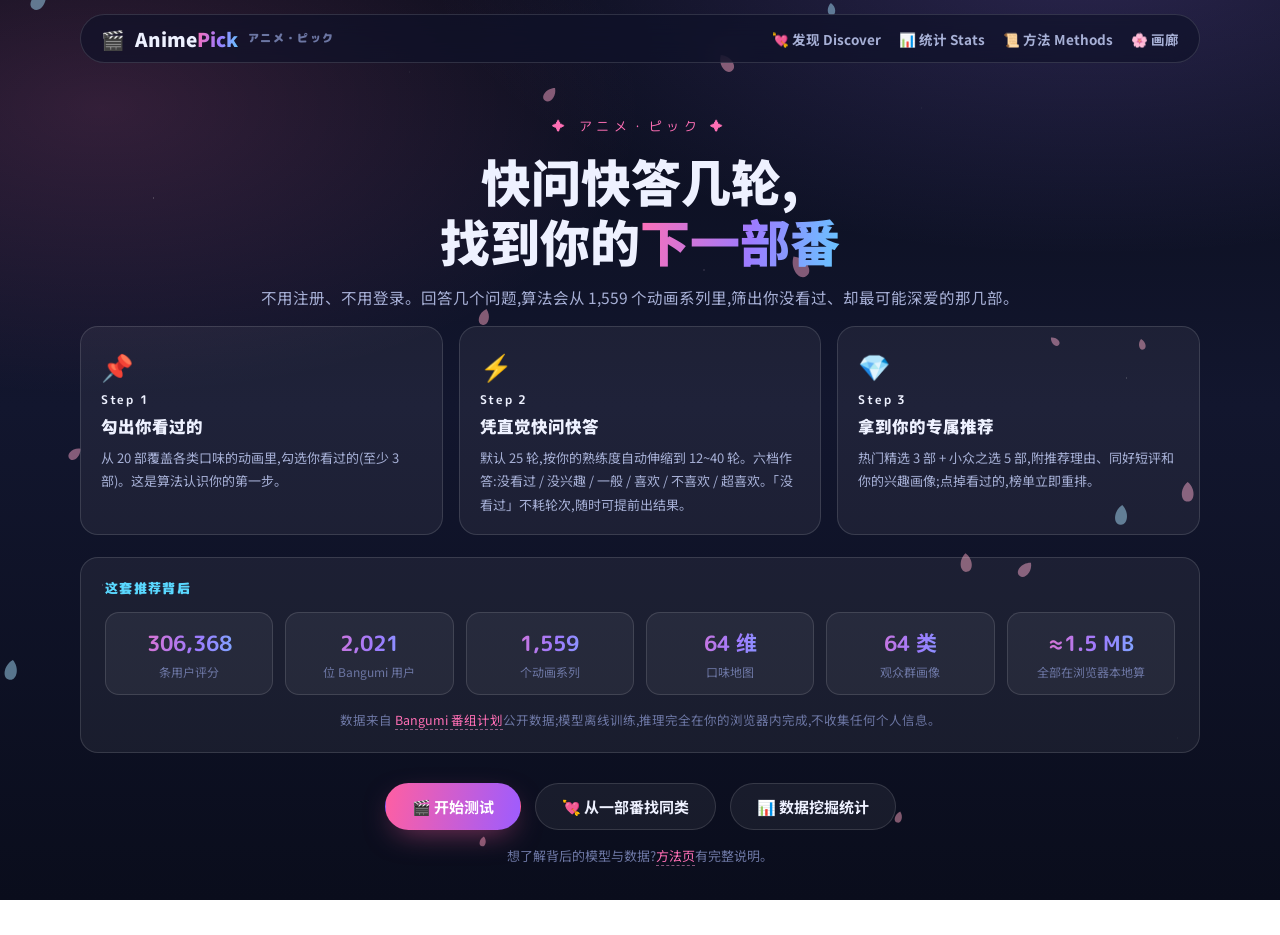
==== index.html @ 2b44491d "Site update: homepage CTA priority, discover compact dims, volcano pairs plot, fixed bimodality, gro" ====
<!DOCTYPE html>
<html lang="zh-CN">
<head>
  <meta charset="UTF-8" />
  <meta name="viewport" content="width=device-width, initial-scale=1.0" />
  <title>Anime Pick · 找到你的下一部番</title>
  <meta name="description" content="勾选看过的番,快问快答几轮,从你的口味里筛出下一部想看的动画。纯前端运行,数据与模型都来自 Bangumi。" />
  <link rel="icon" href="data:image/svg+xml,<svg xmlns='http://www.w3.org/2000/svg' viewBox='0 0 100 100'><text y='.9em' font-size='90'>🎬</text></svg>" />
  <link rel="preconnect" href="https://fonts.googleapis.com" />
  <link rel="preconnect" href="https://fonts.gstatic.com" crossorigin />
  <link rel="preconnect" href="https://lain.bgm.tv" />
  <link href="https://fonts.googleapis.com/css2?family=M+PLUS+Rounded+1c:wght@500;700;900&family=Noto+Sans+SC:wght@400;500;700;900&display=swap" rel="stylesheet" />
  <link rel="stylesheet" href="css/style.css" />
</head>
<body>
  <canvas id="petals" aria-hidden="true"></canvas>

  <header class="nav">
    <a class="brand" href="#">
      <span class="brand-icon">🎬</span>
      <span class="brand-text">Anime<span class="grad">Pick</span></span>
      <span class="brand-jp">アニメ・ピック</span>
    </a>
    <nav class="nav-links">
      <a href="discover.html">💘 发现 <span class="jp">Discover</span></a>
      <a href="stats/index.html">📊 统计 <span class="jp">Stats</span></a>
      <a href="methods.html">📜 方法 <span class="jp">Methods</span></a>
      <a href="https://sateriajiaying.github.io/anime-gallery/" target="_blank" rel="noopener">🌸 画廊</a>
    </nav>
  </header>

  <main id="top">
    <!-- ============ Screen 0: home ============ -->
    <section class="screen" id="screen-home">
      <div class="hero home-hero">
        <p class="hero-eyebrow">✦ アニメ・ピック ✦</p>
        <h1 class="hero-title">快问快答几轮,<br />找到你的<span class="grad">下一部番</span></h1>
        <p class="hero-sub">不用注册、不用登录。回答几个问题,算法会从 1,559 个动画系列里,筛出你没看过、却最可能深爱的那几部。</p>
      </div>

      <div class="how-row">
        <div class="how-card">
          <div class="how-ico">📌</div>
          <div class="how-step">Step 1</div>
          <h3>勾出你看过的</h3>
          <p>从 20 部覆盖各类口味的动画里,勾选你看过的(至少 3 部)。这是算法认识你的第一步。</p>
        </div>
        <div class="how-card">
          <div class="how-ico">⚡</div>
          <div class="how-step">Step 2</div>
          <h3>凭直觉快问快答</h3>
          <p>默认 25 轮,按你的熟练度自动伸缩到 12~40 轮。六档作答:没看过 / 没兴趣 / 一般 / 喜欢 / 不喜欢 / 超喜欢。「没看过」不耗轮次,随时可提前出结果。</p>
        </div>
        <div class="how-card">
          <div class="how-ico">💎</div>
          <div class="how-step">Step 3</div>
          <h3>拿到你的专属推荐</h3>
          <p>热门精选 3 部 + 小众之选 5 部,附推荐理由、同好短评和你的兴趣画像;点掉看过的,榜单立即重排。</p>
        </div>
      </div>

      <div class="stats-panel">
        <div class="stats-title">这套推荐背后</div>
        <div class="stats-grid">
          <div class="stat-item"><b>306,368</b><span>条用户评分</span></div>
          <div class="stat-item"><b>2,021</b><span>位 Bangumi 用户</span></div>
          <div class="stat-item"><b>1,559</b><span>个动画系列</span></div>
          <div class="stat-item"><b>64 维</b><span>口味地图</span></div>
          <div class="stat-item"><b>64 类</b><span>观众群画像</span></div>
          <div class="stat-item"><b>≈1.5 MB</b><span>全部在浏览器本地算</span></div>
        </div>
        <p class="stats-note">数据来自 <a class="link" href="https://bangumi.github.io/api/" target="_blank" rel="noopener">Bangumi 番组计划</a>公开数据;模型离线训练,推理完全在你的浏览器内完成,不收集任何个人信息。</p>
      </div>

      <div class="home-cta">
        <a class="btn btn-primary btn-big" id="start-btn" href="#screen-anchors">🎬 开始测试</a>
        <a class="btn btn-ghost btn-big" href="discover.html">💘 从一部番找同类</a>
        <a class="btn btn-ghost btn-big" href="stats/index.html">📊 数据挖掘统计</a>
      </div>
      <p class="home-methods">想了解背后的模型与数据?<a class="link" href="methods.html">方法页</a>有完整说明。</p>
    </section>

    <!-- ============ Screen 1: anchors ============ -->
    <section class="screen" id="screen-anchors" hidden>
      <div class="hero">
        <p class="hero-eyebrow">✦ Step 1 / 3 ✦</p>
        <h1 class="hero-title">先勾出<span class="grad">你看过的番</span></h1>
        <p class="hero-sub">勾选至少 3 部。选得越准,后面的推荐越懂你。</p>
      </div>
      <div class="anchor-grid" id="anchor-grid"></div>
      <div class="foot-bar">
        <span class="foot-hint" id="anchor-hint">已选 0 部</span>
        <button class="btn btn-primary" id="to-quiz" disabled>开始 10 轮快问 →</button>
      </div>
    </section>

    <!-- ============ Screen 2: quiz ============ -->
    <section class="screen" id="screen-quiz" hidden>
      <div class="hero compact">
        <p class="hero-eyebrow">✦ Step 2 / 3 ✦</p>
        <h1 class="hero-title">凭直觉回答<span class="grad">10 个问题</span></h1>
      </div>
      <div class="progress"><div class="progress-fill" id="progress-fill"></div></div>
      <p class="quiz-hint">「看过」= 完整看完或看了大部分;只看了开头就弃 → 选「没兴趣」或「不喜欢」。</p>
      <div class="quiz-stage" id="quiz-stage"></div>
      <div class="quiz-actions">
        <button class="btn btn-ghost" data-act="seen">🙈 没看过</button>
        <button class="btn btn-ghost" data-act="nope">😑 没兴趣</button>
        <button class="btn btn-ghost" data-act="mid">😐 一般</button>
        <button class="btn btn-ghost" data-act="like">👍 喜欢</button>
        <button class="btn btn-bad" data-act="dislike">👎 不喜欢</button>
        <button class="btn btn-good" data-act="love">💖 超喜欢</button>
      </div>
      <p class="quiz-tip" id="quiz-tip">「没看过」不消耗轮次;随时可以点「现在给我结果」。</p>
      <div class="quiz-finish"><button class="btn btn-ghost" id="finish-now">✨ 现在给我结果</button></div>
    </section>

    <!-- ============ Screen 3: results ============ -->
    <section class="screen" id="screen-results" hidden>
      <div class="hero compact">
        <p class="hero-eyebrow">✦ Step 3 / 3 ✦</p>
        <h1 class="hero-title">你的<span class="grad">兴趣画像</span></h1>
      </div>
      <div class="profile-box" id="profile-box"></div>
      <div class="signal-panel" id="signal-panel" hidden></div>
      <div class="section-head">
        <div>
          <p class="section-kicker">For You · 推荐</p>
          <h2 class="section-title">这些可能合你胃口</h2>
        </div>
        <button class="btn btn-ghost" id="restart">🔄 重新开始</button>
      </div>
      <p class="seen-hint" id="seen-hint" hidden></p>
      <div class="rec-group-title" id="group-hot">🔥 热门精选(大家公认的好)</div>
      <div class="rec-grid" id="rec-grid-hot"></div>
      <div class="rec-group-title" id="group-niche">💎 小众之选(按你的口味深挖)</div>
      <div class="rec-grid" id="rec-grid-niche"></div>
      <p class="foot-note">推荐已排除你在评估中标记「看过」的动画。全部计算在你的浏览器本地完成:模型(64 维隐向量 + 品味原型 + 超喜欢共现图)由 <a class="link" href="https://bangumi.github.io/api/" target="_blank" rel="noopener">Bangumi</a> 公开数据离线训练,不收集任何个人信息。</p>
    </section>
  </main>

  <script src="js/app.js" defer></script>
</body>
</html>
---- css/style.css ----
/* ============================================================
   AnimePick — anime night theme (shared language with AniGallery)
   ============================================================ */
:root {
  --bg-0: #0a0d1c;
  --bg-1: #12162e;
  --card: rgba(255, 255, 255, 0.055);
  --card-hi: rgba(255, 255, 255, 0.10);
  --line: rgba(255, 255, 255, 0.13);
  --line-hi: rgba(255, 158, 213, 0.55);
  --ink: #eef1ff;
  --ink-dim: #a7b0d6;
  --ink-faint: #6c76a3;
  --pink: #ff6fb5;
  --purple: #9d7bff;
  --cyan: #5ad8ff;
  --gold: #ffc96b;
  --good: #58e0a1;
  --bad: #ff6b6b;
  --grad: linear-gradient(100deg, var(--pink) 0%, var(--purple) 55%, var(--cyan) 110%);
  --radius: 18px;
  --shadow: 0 18px 48px -18px rgba(8, 10, 28, 0.9);
  --font-jp: "M PLUS Rounded 1c", "Noto Sans SC", sans-serif;
  --font-cn: "Noto Sans SC", "PingFang SC", "Hiragino Sans GB", sans-serif;
}
* { box-sizing: border-box; }
html { scroll-behavior: smooth; }
body {
  margin: 0; color: var(--ink); font-family: var(--font-cn);
  background:
    radial-gradient(1100px 500px at 85% -5%, rgba(157, 123, 255, 0.22), transparent 60%),
    radial-gradient(900px 480px at 8% 12%, rgba(255, 111, 181, 0.16), transparent 60%),
    linear-gradient(180deg, var(--bg-0) 0%, var(--bg-1) 45%, var(--bg-0) 100%);
  background-attachment: fixed;
  min-height: 100vh;
  overflow-x: hidden;
}
body::before {
  content: ""; position: fixed; inset: 0; pointer-events: none;
  background-image:
    radial-gradient(1.2px 1.2px at 12% 22%, rgba(255,255,255,.8), transparent 55%),
    radial-gradient(1px 1px at 32% 8%, rgba(255,255,255,.6), transparent 55%),
    radial-gradient(1.5px 1.5px at 55% 30%, rgba(255,214,255,.7), transparent 55%),
    radial-gradient(1px 1px at 72% 12%, rgba(255,255,255,.55), transparent 55%),
    radial-gradient(1.2px 1.2px at 88% 42%, rgba(255,255,255,.65), transparent 55%),
    radial-gradient(1.4px 1.4px at 8% 65%, rgba(255,255,255,.5), transparent 55%),
    radial-gradient(1.2px 1.2px at 25% 88%, rgba(255,220,255,.5), transparent 55%),
    radial-gradient(1px 1px at 92% 82%, rgba(255,255,255,.5), transparent 55%);
  z-index: 0;
}
#petals { position: fixed; inset: 0; z-index: 1; pointer-events: none; }
main, header { position: relative; z-index: 2; }
a { color: inherit; text-decoration: none; }
.grad { background: var(--grad); -webkit-background-clip: text; background-clip: text; color: transparent; }
.link { color: var(--pink); border-bottom: 1px dashed rgba(255,154,213,.5); }
.link:hover { color: var(--cyan); border-color: var(--cyan); }

/* nav */
.nav {
  position: sticky; top: 14px; z-index: 50;
  width: min(1120px, calc(100% - 32px)); margin: 14px auto 0;
  display: flex; align-items: center; gap: 16px;
  padding: 10px 20px; border-radius: 999px;
  background: rgba(14, 18, 40, 0.66); border: 1px solid var(--line);
  backdrop-filter: blur(14px); -webkit-backdrop-filter: blur(14px);
}
.brand { display: flex; align-items: center; gap: 10px; font-weight: 900; font-size: 19px; }
.brand-jp { font-family: var(--font-jp); font-size: 11px; color: var(--ink-faint); letter-spacing: .12em; }
.nav-links { margin-left: auto; display: flex; align-items: center; gap: 18px; }
.nav-links a { font-size: 13.5px; color: var(--ink-dim); font-weight: 700; transition: color .15s; }
.nav-links a:hover { color: var(--ink); }

/* hero */
.hero { width: min(1120px, calc(100% - 32px)); margin: 0 auto; padding: 54px 8px 26px; text-align: center; }
.hero.compact { padding: 40px 8px 14px; }
.home-hero { padding-bottom: 10px; }

/* ---------------- home ---------------- */
.how-row {
  width: min(1120px, calc(100% - 32px)); margin: 8px auto 0;
  display: grid; grid-template-columns: repeat(auto-fit, minmax(240px, 1fr)); gap: 16px;
}
.how-card {
  background: var(--card); border: 1px solid var(--line); border-radius: var(--radius);
  padding: 20px 20px 18px; transition: transform .18s, border-color .18s;
}
.how-card:hover { transform: translateY(-4px); border-color: var(--line-hi); }
.how-ico { font-size: 26px; }
.how-step { margin-top: 8px; font-family: var(--font-jp); font-size: 11.5px; color: var(--pink-soft); letter-spacing: .15em; font-weight: 700; }
.how-card h3 { margin: 5px 0 8px; font-size: 16.5px; font-weight: 900; }
.how-card p { margin: 0; font-size: 13px; color: var(--ink-dim); line-height: 1.8; }
.stats-panel {
  width: min(1120px, calc(100% - 32px)); margin: 22px auto 0;
  background: var(--card); border: 1px solid var(--line); border-radius: var(--radius);
  padding: 20px 24px;
}
.stats-title { font-family: var(--font-jp); font-size: 13px; color: var(--cyan); font-weight: 900; margin-bottom: 14px; letter-spacing: .1em; }
.stats-grid { display: grid; grid-template-columns: repeat(auto-fit, minmax(140px, 1fr)); gap: 12px; }
.stat-item {
  text-align: center; padding: 14px 8px; border-radius: 14px;
  background: rgba(255,255,255,.05); border: 1px solid var(--line);
}
.stat-item b { display: block; font-family: var(--font-jp); font-size: 21px; background: var(--grad); -webkit-background-clip: text; background-clip: text; color: transparent; }
.stat-item span { display: block; margin-top: 4px; font-size: 12px; color: var(--ink-faint); }
.stats-note { margin: 14px 0 0; text-align: center; font-size: 12.5px; color: var(--ink-faint); line-height: 1.8; }
.home-cta { display: flex; justify-content: center; gap: 14px; margin: 30px 0 0; flex-wrap: wrap; }
.btn-big { font-size: 17px; padding: 15px 30px; }
.home-methods { text-align: center; margin: 16px 0 0; font-size: 13px; color: var(--ink-faint); }
.hero-eyebrow { color: var(--pink); font-family: var(--font-jp); letter-spacing: .35em; font-size: 13px; margin: 0 0 14px; }
.hero-title { margin: 0; font-size: clamp(30px, 5vw, 50px); line-height: 1.2; font-weight: 900; }
.hero-sub { margin: 16px auto 0; color: var(--ink-dim); font-size: 15.5px; }
.screen { padding-bottom: 70px; }

/* buttons */
.btn {
  display: inline-flex; align-items: center; justify-content: center; gap: 8px;
  padding: 12px 26px; border-radius: 999px; cursor: pointer;
  font-weight: 700; font-size: 15px; font-family: inherit;
  border: 1px solid transparent; transition: transform .15s, box-shadow .15s, background .15s;
}
.btn:active { transform: scale(.97); }
.btn:disabled { opacity: .45; cursor: not-allowed; transform: none; }
.btn-primary { color: #fff; background: linear-gradient(100deg, #ff5fa2, #9d5cff); box-shadow: 0 10px 30px -10px rgba(255, 95, 162, .55); }
.btn-primary:hover:not(:disabled) { box-shadow: 0 14px 40px -8px rgba(157, 92, 255, .65); transform: translateY(-2px); }
.btn-ghost { color: var(--ink); background: var(--card); border-color: var(--line); }
.btn-ghost:hover { background: var(--card-hi); border-color: var(--line-hi); }
.btn-good { color: #062b1c; background: linear-gradient(100deg, #7cf0b4, #3ecf8e); font-size: 17px; }
.btn-good:hover { transform: translateY(-2px); }
.btn-bad { color: #fff; background: linear-gradient(100deg, #ff7b7b, #e5484d); }
.btn-bad:hover { transform: translateY(-2px); }

/* anchor grid */
.anchor-grid {
  width: min(1120px, calc(100% - 32px)); margin: 10px auto 0;
  display: grid; grid-template-columns: repeat(auto-fill, minmax(118px, 1fr)); gap: 14px;
}
.anchor-card {
  position: relative; border-radius: 14px; overflow: hidden; cursor: pointer;
  border: 2px solid var(--line); background: var(--card);
  transition: transform .18s, border-color .18s, box-shadow .18s;
}
.anchor-card img { display: block; width: 100%; aspect-ratio: 3/4; object-fit: cover; }
.anchor-card .name {
  padding: 7px 8px; font-size: 12.5px; font-weight: 700; line-height: 1.4;
  white-space: nowrap; overflow: hidden; text-overflow: ellipsis;
}
.anchor-card:hover { transform: translateY(-4px); border-color: var(--line-hi); }
.anchor-card.on {
  border-color: var(--pink);
  box-shadow: 0 0 0 3px rgba(255, 111, 181, .25), 0 14px 34px -14px rgba(255, 111, 181, .5);
}
.anchor-card .check {
  position: absolute; top: 8px; right: 8px; width: 26px; height: 26px; border-radius: 50%;
  display: flex; align-items: center; justify-content: center;
  background: rgba(8, 10, 26, .75); color: #fff; font-size: 13px;
  border: 1px solid rgba(255,255,255,.4); opacity: 0; transition: opacity .15s;
}
.anchor-card.on .check { opacity: 1; background: var(--pink); border-color: transparent; }

/* foot bar */
.foot-bar {
  width: min(1120px, calc(100% - 32px)); margin: 26px auto 0;
  display: flex; align-items: center; justify-content: space-between; gap: 14px; flex-wrap: wrap;
}
.foot-hint { color: var(--ink-dim); font-size: 14px; }

/* quiz */
.progress {
  width: min(640px, calc(100% - 32px)); margin: 8px auto 26px;
  height: 10px; border-radius: 999px; background: rgba(255,255,255,.08);
  overflow: hidden;
}
.progress-fill { height: 100%; width: 0%; border-radius: 999px; background: var(--grad); transition: width .3s ease; }
.quiz-stage { width: min(560px, calc(100% - 32px)); margin: 0 auto; }
.quiz-card {
  display: flex; gap: 22px; align-items: center;
  border-radius: var(--radius); padding: 22px;
  background: var(--card); border: 1px solid var(--line);
  backdrop-filter: blur(8px); animation: pop .25s ease;
}
@keyframes pop { from { opacity: 0; transform: translateY(10px) scale(.98); } }
.quiz-card img {
  width: 132px; aspect-ratio: 3/4; object-fit: cover; border-radius: 12px;
  border: 1px solid var(--line); box-shadow: var(--shadow);
}
.quiz-info { flex: 1; min-width: 0; }
.quiz-info h2 { margin: 0 0 6px; font-size: 21px; font-weight: 900; line-height: 1.35; }
.quiz-info .jp { font-family: var(--font-jp); color: var(--ink-faint); font-size: 13px; }
.quiz-info .meta { margin-top: 10px; color: var(--ink-dim); font-size: 13.5px; display: flex; gap: 10px; flex-wrap: wrap; }
.quiz-info .meta span { padding: 3px 10px; border-radius: 999px; background: rgba(157,123,255,.14); color: #c9b8ff; border: 1px solid rgba(157,123,255,.25); }
.quiz-actions { display: flex; justify-content: center; gap: 12px; margin-top: 28px; flex-wrap: wrap; }
.quiz-tip { text-align: center; color: var(--ink-faint); font-size: 13px; margin-top: 16px; line-height: 1.8; }
.quiz-hint {
  width: min(560px, calc(100% - 32px)); margin: -14px auto 18px;
  text-align: center; color: var(--ink-faint); font-size: 12.5px; line-height: 1.7;
}
.quiz-finish { display: flex; justify-content: center; margin-top: 14px; }

/* results */
.profile-box {
  width: min(1120px, calc(100% - 32px)); margin: 6px auto 26px;
  border-radius: var(--radius); padding: 20px 24px;
  background: var(--card); border: 1px solid var(--line);
}
.profile-box h3 { margin: 0 0 12px; font-size: 15px; color: var(--pink); font-weight: 900; }
.profile-box .tag-row { display: flex; flex-wrap: wrap; gap: 8px; }
.profile-box .ptag {
  padding: 6px 14px; border-radius: 999px; font-size: 13px; font-weight: 700;
  background: linear-gradient(100deg, rgba(255,111,181,.18), rgba(157,123,255,.18));
  border: 1px solid rgba(255,111,181,.35); color: var(--ink);
  display: inline-flex; align-items: center; gap: 7px;
}
.profile-box .ptag .tscore {
  font-style: normal; font-family: var(--font-jp); font-size: 11.5px;
  color: var(--gold); background: rgba(255,201,107,.12);
  border: 1px solid rgba(255,201,107,.4); border-radius: 999px;
  padding: 0 7px; line-height: 1.5;
}
.profile-box .proto-row {
  margin-top: 10px; display: flex; flex-wrap: wrap; gap: 8px; align-items: baseline;
}
.profile-box .proto-name {
  font-size: 12.5px; font-weight: 700; color: var(--cyan);
  background: rgba(90,216,255,.1); border: 1px solid rgba(90,216,255,.35);
  border-radius: 999px; padding: 3px 12px;
}
.profile-box .proto-loves { font-size: 12.5px; color: var(--ink-dim); }
.rec-comment {
  margin-top: 8px; padding: 7px 9px; border-radius: 10px;
  background: rgba(255,255,255,.05); border: 1px dashed var(--line);
}
.rec-comment .cq { font-size: 11.5px; color: var(--ink-dim); line-height: 1.6; }
.rec-comment .cu { margin-top: 4px; font-size: 10.5px; color: var(--ink-faint); }
.rec-reason {
  margin-top: 7px; font-size: 11.5px; color: var(--pink-soft);
  background: rgba(255,111,181,.08); border: 1px solid rgba(255,111,181,.25);
  border-radius: 9px; padding: 5px 9px; line-height: 1.5;
}
.signal-panel {
  width: min(1120px, calc(100% - 32px)); margin: 14px auto 0;
  border-radius: 14px; padding: 12px 18px;
  background: rgba(90,216,255,.06); border: 1px solid rgba(90,216,255,.25);
  font-size: 13px; color: var(--ink-dim);
  display: flex; flex-wrap: wrap; gap: 6px 14px; align-items: baseline;
}
.signal-panel b { color: var(--cyan); }
.signal-panel span { color: var(--ink-dim); }
.section-head {
  width: min(1120px, calc(100% - 32px)); margin: 0 auto 20px;
  display: flex; align-items: flex-end; justify-content: space-between; gap: 16px; flex-wrap: wrap;
}
.section-kicker { margin: 0 0 6px; color: var(--pink); font-size: 12px; letter-spacing: .22em; font-weight: 700; }
.section-title { margin: 0; font-family: var(--font-jp); font-size: 26px; font-weight: 900; }
.rec-group-title {
  width: min(1120px, calc(100% - 32px)); margin: 30px auto 14px;
  font-size: 17px; font-weight: 900; font-family: var(--font-jp);
}
.rec-grid {
  width: min(1120px, calc(100% - 32px)); margin: 0 auto;
  display: grid; grid-template-columns: repeat(auto-fill, minmax(158px, 1fr)); gap: 16px;
}
.rec-card {
  position: relative; border-radius: 14px; overflow: hidden;
  border: 1px solid var(--line); background: var(--card);
  transition: transform .18s, border-color .18s, box-shadow .18s;
}
.rec-card:hover { transform: translateY(-4px); border-color: var(--line-hi); box-shadow: 0 18px 40px -18px rgba(157,123,255,.45); }
.rec-link { display: block; position: relative; color: inherit; }
.rec-card .seen-btn {
  position: absolute; top: 8px; right: 8px; z-index: 2;
  font-size: 11px; font-weight: 700; color: var(--ink);
  padding: 4px 10px; border-radius: 999px; cursor: pointer;
  background: rgba(8, 10, 26, .78); border: 1px solid rgba(255,255,255,.35);
  backdrop-filter: blur(6px); transition: all .15s;
}
.rec-card .seen-btn:hover { background: var(--pink); border-color: transparent; color: #fff; }
.seen-hint {
  width: min(1120px, calc(100% - 32px)); margin: 0 auto 16px;
  color: var(--cyan); font-size: 13px; text-align: center;
}
.cover-fallback {
  display: flex; align-items: center; justify-content: center;
  background: linear-gradient(140deg, rgba(255,111,181,.28), rgba(90,216,255,.20));
  color: rgba(255,255,255,.85); font-family: var(--font-jp); font-weight: 900;
}
.anchor-card .cover-fallback { width: 100%; aspect-ratio: 3/4; font-size: 34px; }
.quiz-card .cover-fallback { width: 132px; aspect-ratio: 3/4; border-radius: 12px; font-size: 40px; flex: none; }
.rec-card .cover-fallback { width: 100%; aspect-ratio: 3/4; font-size: 34px; }
.rec-card img { display: block; width: 100%; aspect-ratio: 3/4; object-fit: cover; }
.rec-card .rank-num {
  position: absolute; top: 8px; left: 8px; width: 26px; height: 26px; border-radius: 50%;
  background: rgba(8,10,26,.8); border: 1px solid rgba(255,255,255,.35); color: var(--gold);
  display: flex; align-items: center; justify-content: center; font-weight: 900; font-family: var(--font-jp); font-size: 13px;
}
.rec-card .body { padding: 9px 10px 12px; }
.rec-card .t { font-size: 13.5px; font-weight: 700; line-height: 1.4; display: -webkit-box; -webkit-line-clamp: 2; -webkit-box-orient: vertical; overflow: hidden; min-height: 2.8em; }
.rec-card .meta { margin-top: 6px; font-size: 11.5px; color: var(--ink-faint); display: flex; gap: 6px; flex-wrap: wrap; }
.rec-card .meta span { padding: 2px 8px; border-radius: 999px; background: rgba(255,255,255,.08); }
.foot-note {
  width: min(1120px, calc(100% - 32px)); margin: 46px auto 0;
  color: var(--ink-faint); font-size: 12.5px; text-align: center; line-height: 1.8;
}

@media (max-width: 640px) {
  .brand-jp { display: none; }
  .quiz-card { flex-direction: column; text-align: center; }
  .quiz-card img { width: 150px; }
  .quiz-info .meta { justify-content: center; }
  .quiz-actions { gap: 8px; }
  .btn { padding: 11px 18px; font-size: 14px; }
  .anchor-grid { grid-template-columns: repeat(auto-fill, minmax(96px, 1fr)); gap: 10px; }
}
@media (prefers-reduced-motion: reduce) {
  *, *::before, *::after { animation: none !important; transition: none !important; }
}
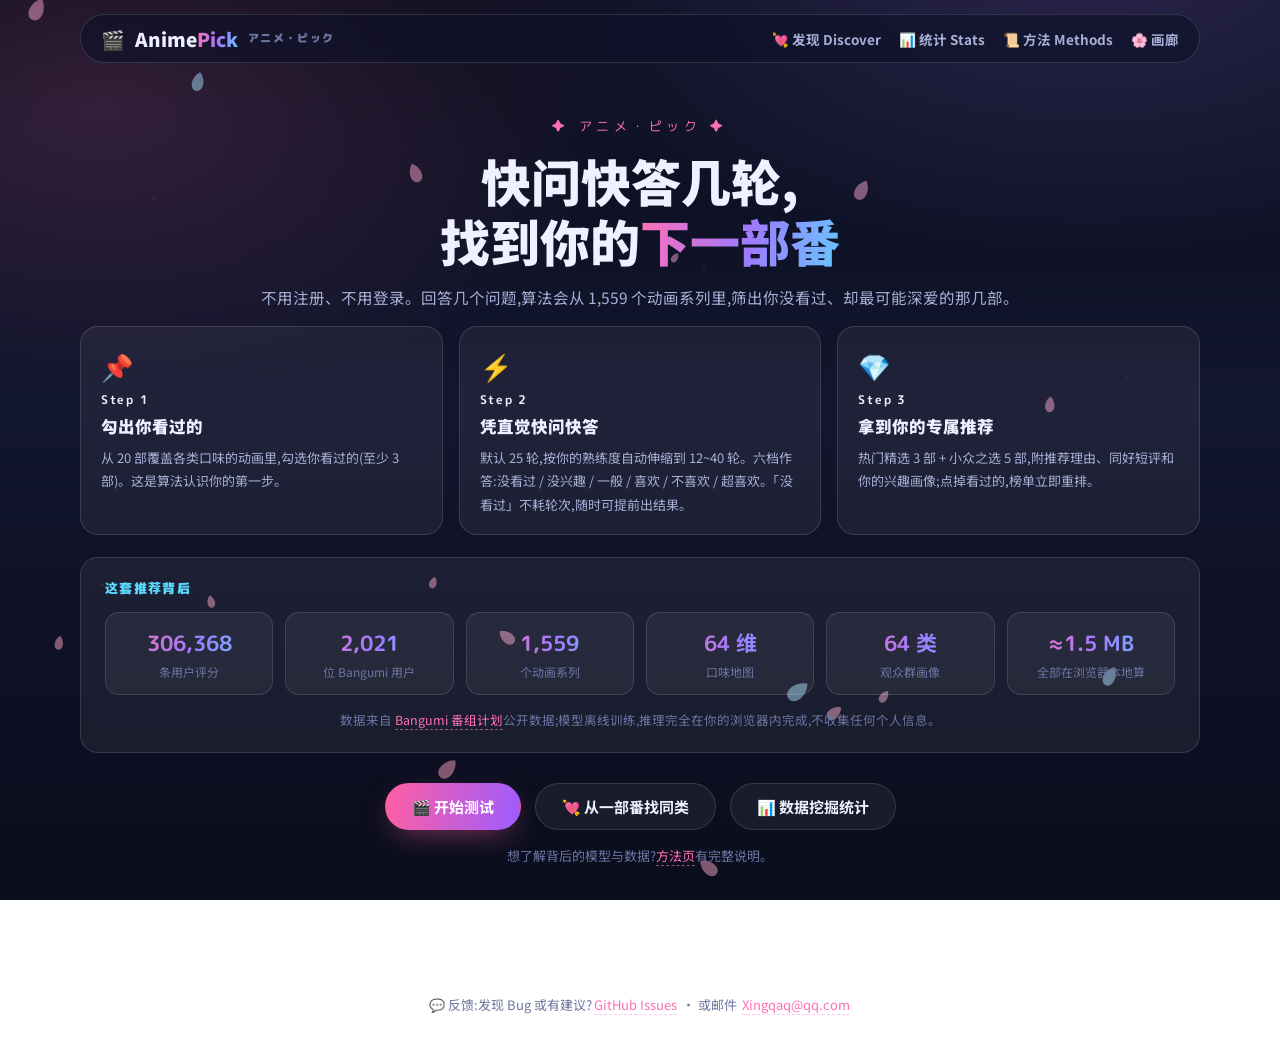
==== commit 59271b8a: "Add feedback footer (GitHub Issues + email) to all pages" ====
--- a/index.html
+++ b/index.html
@@ -140,5 +140,8 @@
   </main>
 
   <script src="js/app.js" defer></script>
+<footer class="site-foot">
+    <p>💬 反馈:发现 Bug 或有建议?<a class="link" href="https://github.com/SATERIAJIAYING/anime-pick/issues" target="_blank" rel="noopener">GitHub Issues</a> · 或邮件 <a class="link" href="mailto:Xingqaq@qq.com">Xingqaq@qq.com</a></p>
+  </footer>
 </body>
 </html>
--- a/css/style.css
+++ b/css/style.css
@@ -300,6 +300,12 @@
   width: min(1120px, calc(100% - 32px)); margin: 46px auto 0;
   color: var(--ink-faint); font-size: 12.5px; text-align: center; line-height: 1.8;
 }
+.site-foot {
+  width: min(1120px, calc(100% - 32px)); margin: 26px auto 0;
+  padding: 18px 0 30px; border-top: 1px solid var(--line);
+  text-align: center; color: var(--ink-faint); font-size: 13px; line-height: 1.8;
+}
+.site-foot .link { margin: 0 2px; }
 
 @media (max-width: 640px) {
   .brand-jp { display: none; }
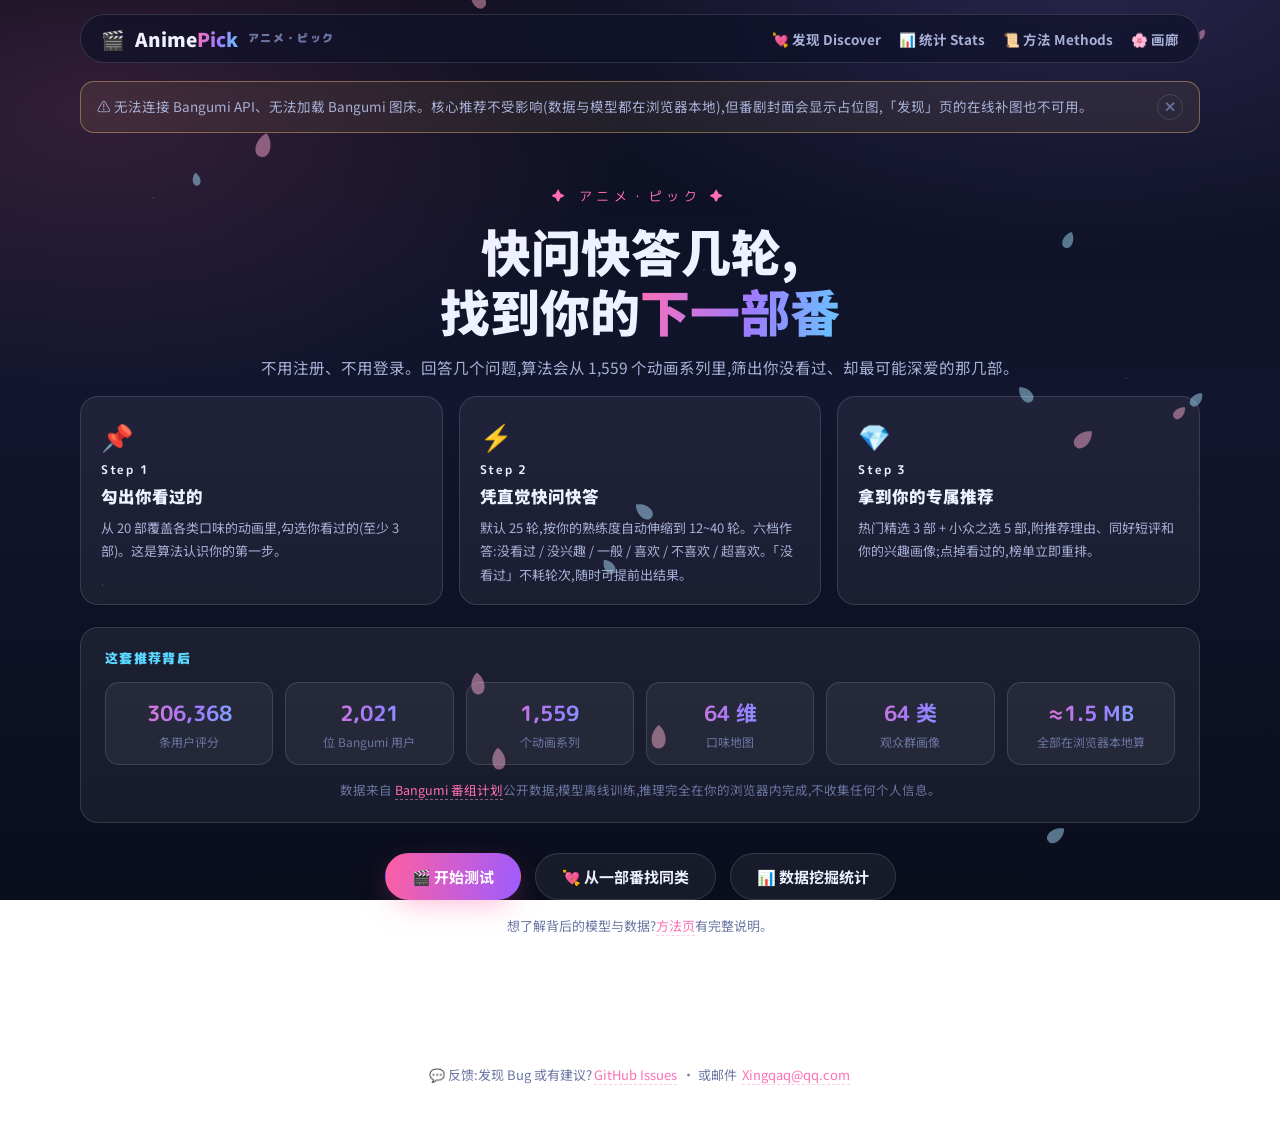
==== commit 17316626: "Homepage health check: detect bgm API/image CDN unreachable, show impact notice" ====
--- a/index.html
+++ b/index.html
@@ -32,6 +32,10 @@
   <main id="top">
     <!-- ============ Screen 0: home ============ -->
     <section class="screen" id="screen-home">
+      <div class="api-banner" id="api-banner" hidden>
+        <span id="api-banner-msg"></span>
+        <button id="api-banner-x" aria-label="关闭提示">✕</button>
+      </div>
       <div class="hero home-hero">
         <p class="hero-eyebrow">✦ アニメ・ピック ✦</p>
         <h1 class="hero-title">快问快答几轮,<br />找到你的<span class="grad">下一部番</span></h1>
--- a/css/style.css
+++ b/css/style.css
@@ -76,6 +76,20 @@
 .home-hero { padding-bottom: 10px; }
 
 /* ---------------- home ---------------- */
+.api-banner {
+  width: min(1120px, calc(100% - 32px)); margin: 18px auto 0;
+  display: flex; align-items: flex-start; gap: 12px;
+  padding: 12px 16px; border-radius: 14px;
+  background: rgba(255,201,107,.08); border: 1px solid rgba(255,201,107,.4);
+  color: var(--ink-dim); font-size: 13.5px; line-height: 1.8;
+}
+.api-banner span { flex: 1; }
+.api-banner button {
+  flex: none; width: 26px; height: 26px; border-radius: 50%; cursor: pointer;
+  background: none; border: 1px solid var(--line); color: var(--ink-faint);
+  font-size: 13px; transition: all .15s;
+}
+.api-banner button:hover { color: #fff; border-color: transparent; background: #e5484d; }
 .how-row {
   width: min(1120px, calc(100% - 32px)); margin: 8px auto 0;
   display: grid; grid-template-columns: repeat(auto-fit, minmax(240px, 1fr)); gap: 16px;
@@ -309,6 +323,9 @@
 
 @media (max-width: 640px) {
   .brand-jp { display: none; }
+  .nav { flex-wrap: wrap; }
+  .nav-links { width: 100%; justify-content: center; gap: 14px; }
+  .nav-links a { font-size: 12.5px; }
   .quiz-card { flex-direction: column; text-align: center; }
   .quiz-card img { width: 150px; }
   .quiz-info .meta { justify-content: center; }
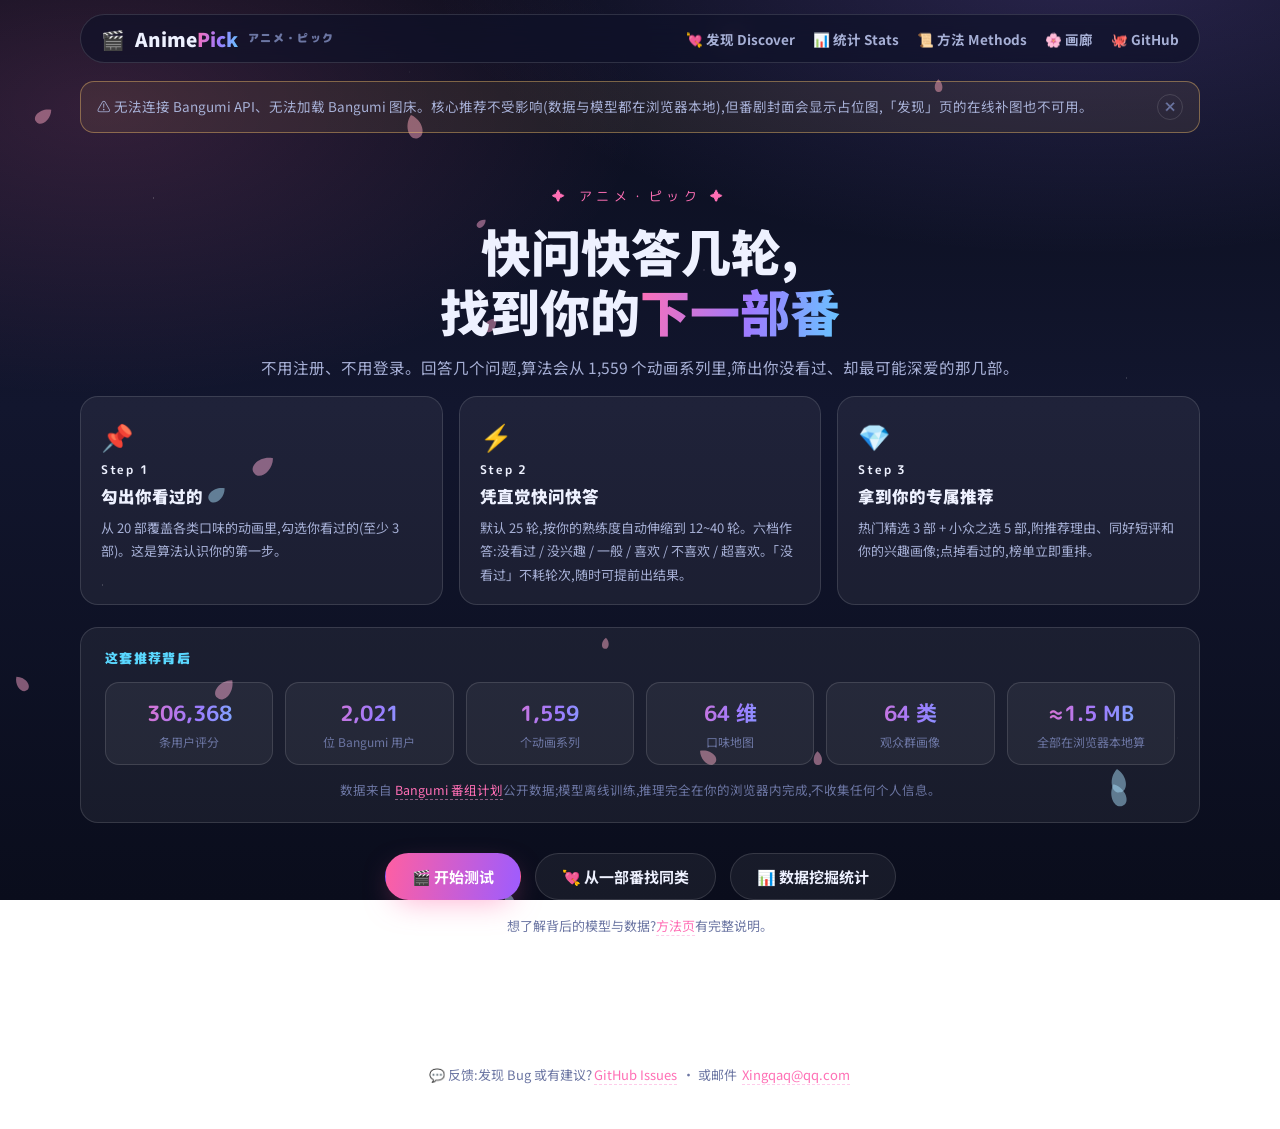
==== commit c5f62694: "Add GitHub repo link to all nav bars" ====
--- a/index.html
+++ b/index.html
@@ -26,6 +26,7 @@
       <a href="stats/index.html">📊 统计 <span class="jp">Stats</span></a>
       <a href="methods.html">📜 方法 <span class="jp">Methods</span></a>
       <a href="https://sateriajiaying.github.io/anime-gallery/" target="_blank" rel="noopener">🌸 画廊</a>
+      <a href="https://github.com/SATERIAJIAYING/anime-pick" target="_blank" rel="noopener">🐙 GitHub</a>
     </nav>
   </header>
 
--- a/css/style.css
+++ b/css/style.css
@@ -84,6 +84,7 @@
   color: var(--ink-dim); font-size: 13.5px; line-height: 1.8;
 }
 .api-banner span { flex: 1; }
+.api-banner[hidden] { display: none; }
 .api-banner button {
   flex: none; width: 26px; height: 26px; border-radius: 50%; cursor: pointer;
   background: none; border: 1px solid var(--line); color: var(--ink-faint);
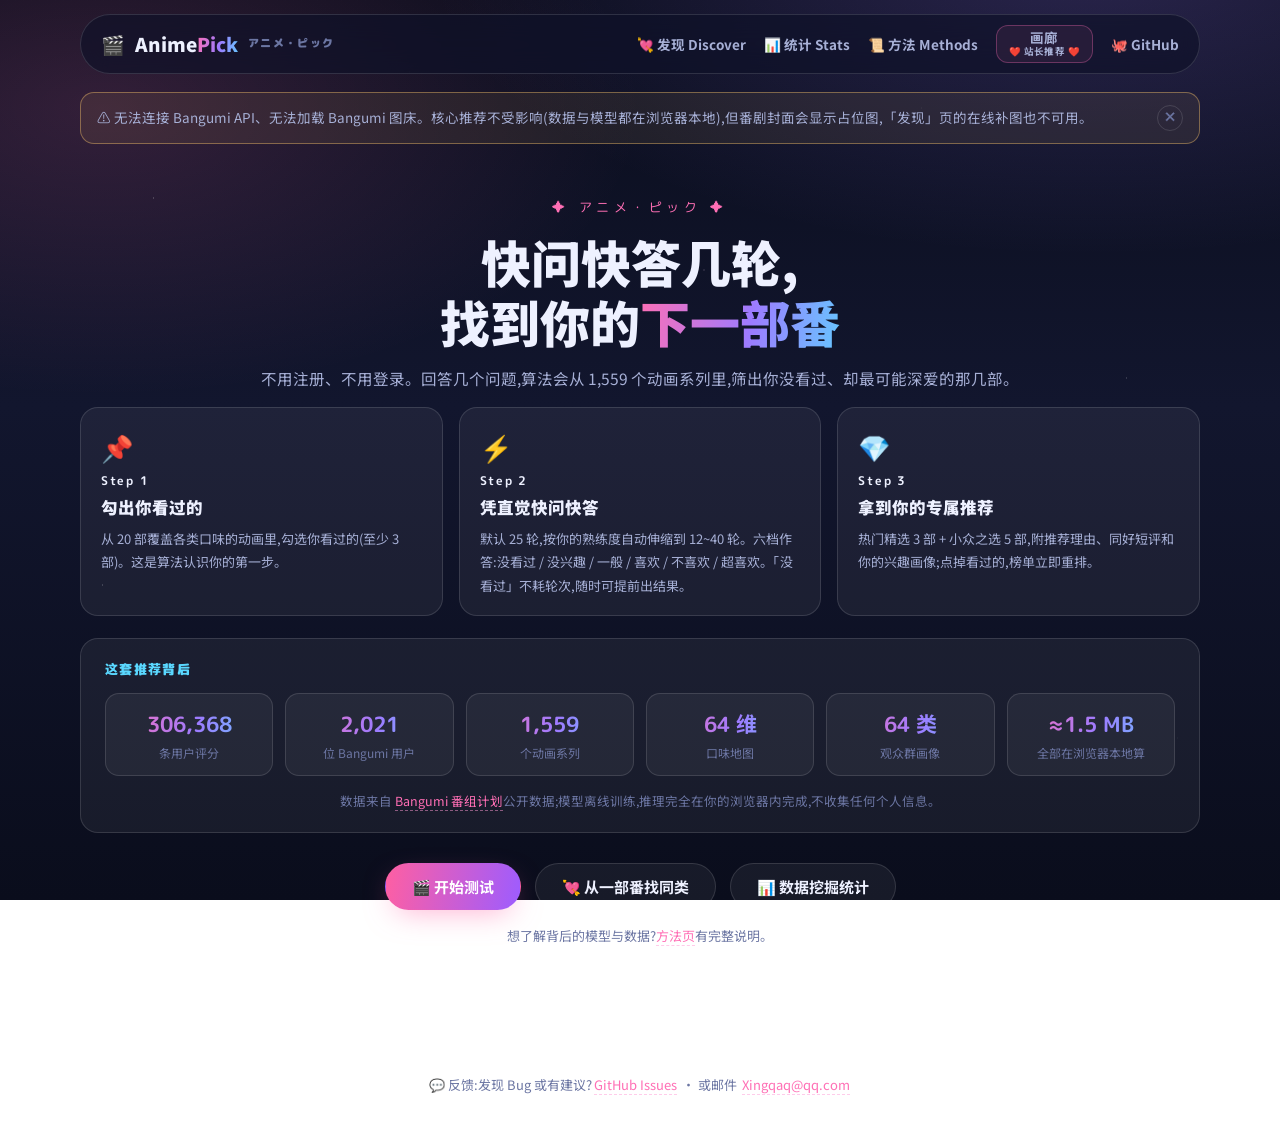
==== commit fc2515dc: "Gallery nav button: stacked label 画廊 / ❤️ 站长推荐 ❤️ as badge" ====
--- a/index.html
+++ b/index.html
@@ -25,7 +25,7 @@
       <a href="discover.html">💘 发现 <span class="jp">Discover</span></a>
       <a href="stats/index.html">📊 统计 <span class="jp">Stats</span></a>
       <a href="methods.html">📜 方法 <span class="jp">Methods</span></a>
-      <a href="https://sateriajiaying.github.io/anime-gallery/" target="_blank" rel="noopener">🌸 画廊</a>
+      <a class="nav-stack-link" href="https://sateriajiaying.github.io/anime-gallery/" target="_blank" rel="noopener"><span class="nav-stack">画廊<small>❤️ 站长推荐 ❤️</small></span></a>
       <a href="https://github.com/SATERIAJIAYING/anime-pick" target="_blank" rel="noopener">🐙 GitHub</a>
     </nav>
   </header>
--- a/css/style.css
+++ b/css/style.css
@@ -69,6 +69,15 @@
 .nav-links { margin-left: auto; display: flex; align-items: center; gap: 18px; }
 .nav-links a { font-size: 13.5px; color: var(--ink-dim); font-weight: 700; transition: color .15s; }
 .nav-links a:hover { color: var(--ink); }
+.nav-stack-link {
+  display: inline-flex; align-items: center;
+  background: rgba(255,111,181,.08); border: 1px solid rgba(255,111,181,.32);
+  border-radius: 12px; padding: 3px 12px 4px;
+  transition: border-color .15s, background .15s;
+}
+.nav-stack-link:hover { border-color: var(--pink); background: rgba(255,111,181,.16); }
+.nav-stack { display: inline-flex; flex-direction: column; align-items: center; line-height: 1.25; }
+.nav-stack small { font-size: 9.5px; font-weight: 700; color: var(--pink-soft); letter-spacing: .04em; }
 
 /* hero */
 .hero { width: min(1120px, calc(100% - 32px)); margin: 0 auto; padding: 54px 8px 26px; text-align: center; }
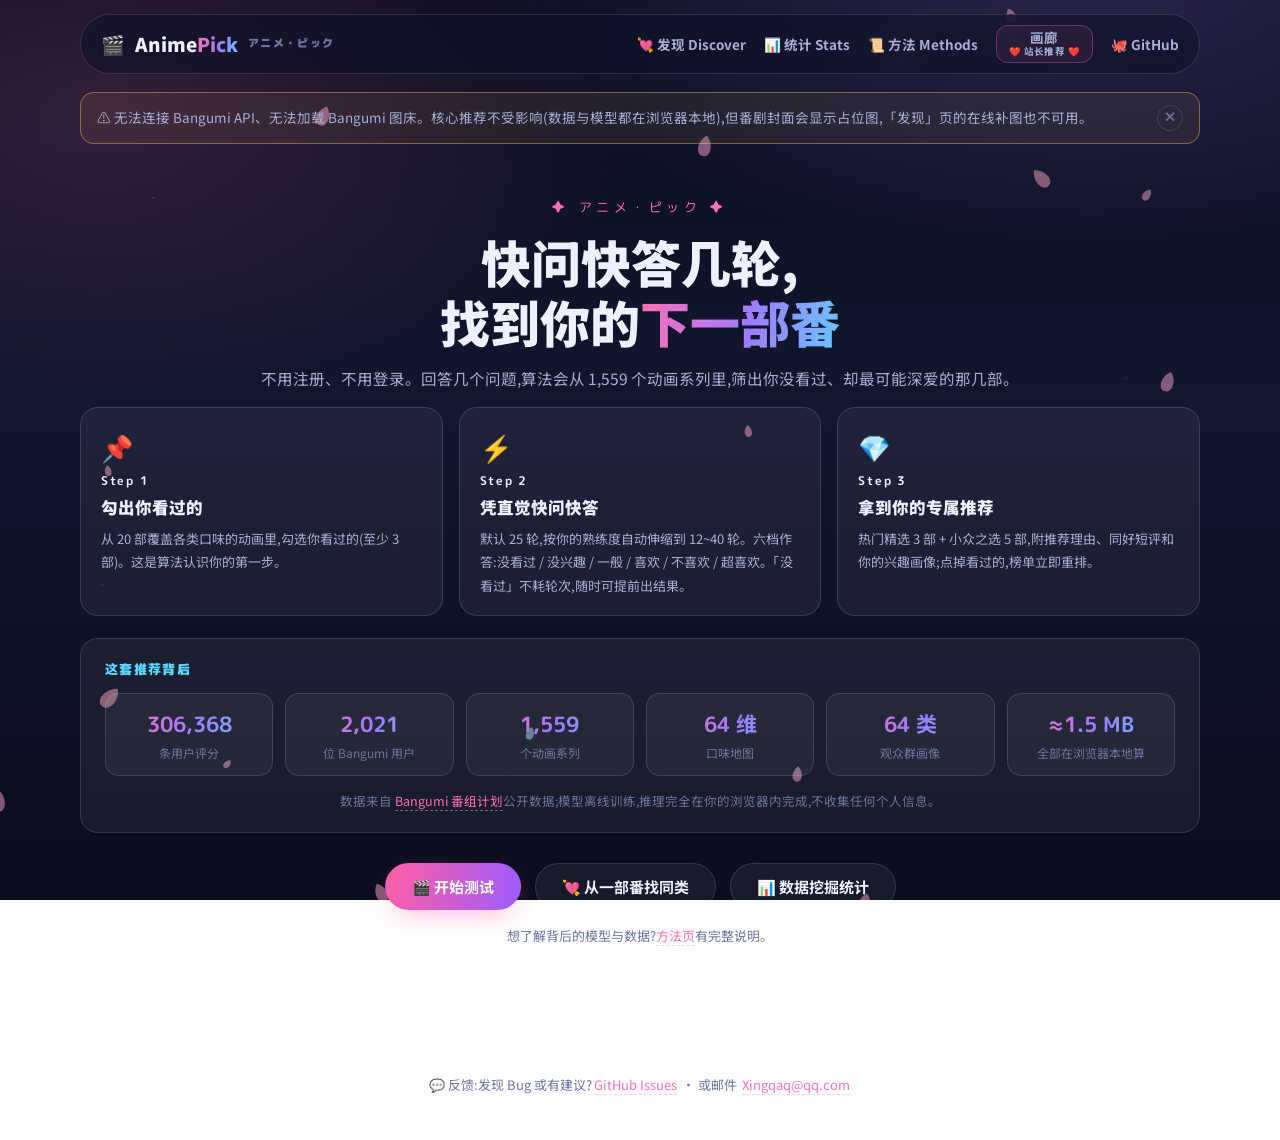
==== commit 2693364a: "LoadGate: full-screen data-download gate with live progress and retry on failure" ====
--- a/index.html
+++ b/index.html
@@ -144,6 +144,7 @@
     </section>
   </main>
 
+  <script src="js/loadgate.js" defer></script>
   <script src="js/app.js" defer></script>
 <footer class="site-foot">
     <p>💬 反馈:发现 Bug 或有建议?<a class="link" href="https://github.com/SATERIAJIAYING/anime-pick/issues" target="_blank" rel="noopener">GitHub Issues</a> · 或邮件 <a class="link" href="mailto:Xingqaq@qq.com">Xingqaq@qq.com</a></p>
--- a/css/style.css
+++ b/css/style.css
@@ -346,3 +346,52 @@
 @media (prefers-reduced-motion: reduce) {
   *, *::before, *::after { animation: none !important; transition: none !important; }
 }
+
+/* ============================================================
+   LoadGate — 数据下载门禁(全屏遮罩 + 进度)
+   ============================================================ */
+html.boot-locked, html.boot-locked body { overflow: hidden; }
+.loadgate {
+  position: fixed; inset: 0; z-index: 999;
+  display: flex; align-items: center; justify-content: center;
+  padding: 20px;
+  background:
+    radial-gradient(1000px 520px at 50% -10%, rgba(157, 123, 255, 0.28), transparent 60%),
+    linear-gradient(180deg, rgba(10, 13, 28, 0.985), rgba(18, 22, 46, 0.985));
+  backdrop-filter: blur(10px);
+  -webkit-backdrop-filter: blur(10px);
+  opacity: 1;
+  transition: opacity 0.45s ease;
+  text-align: center;
+}
+.loadgate.lg-hidden { opacity: 0; pointer-events: none; }
+.loadgate.lg-done { opacity: 0; pointer-events: none; }
+.loadgate [hidden] { display: none !important; }
+.lg-box { width: min(540px, 100%); }
+.lg-icon { font-size: 52px; display: inline-block; animation: lg-bob 1.6s ease-in-out infinite; }
+@keyframes lg-bob {
+  0%, 100% { transform: translateY(0); }
+  50% { transform: translateY(-8px); }
+}
+.lg-title { margin: 14px 0 8px; font-size: 20px; font-weight: 900; letter-spacing: 0.02em; }
+.lg-sub { margin: 0 0 24px; color: var(--ink-dim); font-size: 13.5px; line-height: 1.8; }
+.lg-track {
+  height: 10px; border-radius: 999px; overflow: hidden;
+  background: rgba(255, 255, 255, 0.1);
+  border: 1px solid rgba(255, 255, 255, 0.14);
+}
+.lg-fill {
+  height: 100%; width: 0; border-radius: 999px;
+  background: var(--grad);
+  transition: width 0.25s ease;
+}
+.lg-meta {
+  display: flex; justify-content: space-between; align-items: baseline; gap: 14px;
+  margin-top: 10px; font-size: 12.5px; color: var(--ink-faint);
+  font-variant-numeric: tabular-nums;
+}
+.lg-pct { color: var(--pink); font-weight: 900; font-size: 14px; }
+.lg-file { overflow: hidden; text-overflow: ellipsis; white-space: nowrap; min-width: 0; }
+.lg-hint { margin: 18px 0 0; color: var(--ink-faint); font-size: 12px; line-height: 1.7; }
+.lg-retry { margin-top: 20px; }
+.loadgate.lg-error .lg-icon { animation: none; }
